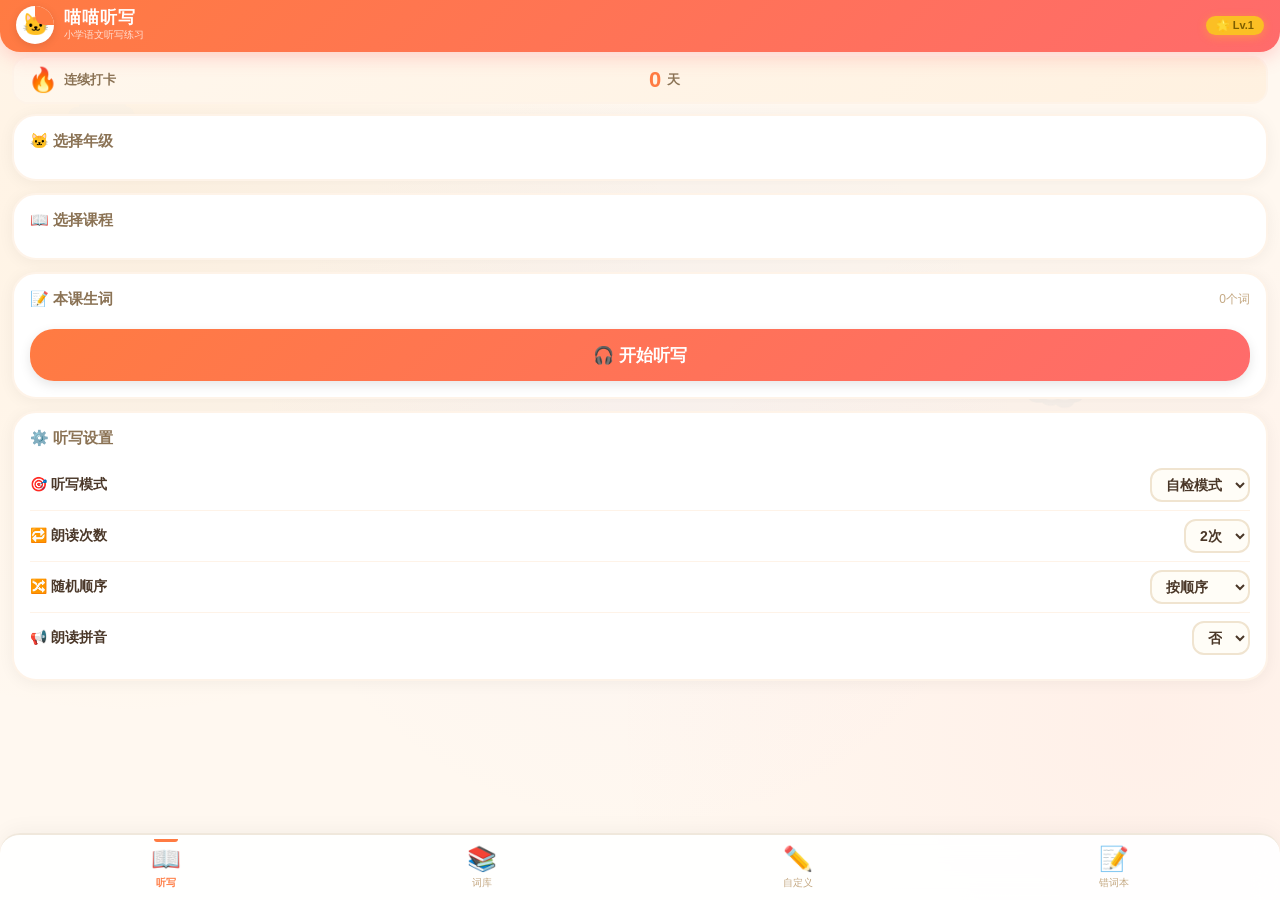
==== app-build/assets/index.html @ 39d24ddf "feat: 生成真实安卓 APK + 修复所有移动端 Bug - 新增: 完整安卓 APK (app-build/)，WebView 壳工程 - 新增: 一键构建脚本 build-apk.sh - 修" ====
<!DOCTYPE html>
<html lang="zh-CN">
<head>
<meta charset="UTF-8">
<meta name="viewport" content="width=device-width, initial-scale=1.0, maximum-scale=1.0, viewport-fit=cover, user-scalable=no">
<meta name="apple-mobile-web-app-capable" content="yes">
<meta name="apple-mobile-web-app-status-bar-style" content="black-translucent">
<meta name="apple-mobile-web-app-title" content="喵喵听写">
<meta name="theme-color" content="#FF7B42">
<meta name="mobile-web-app-capable" content="yes">
<link rel="manifest" href="manifest.json">
<link rel="stylesheet" href="style.css">
<link rel="apple-touch-icon" href="./icon-192.png">
<link rel="icon" href="./icon-192.png">
<title>喵喵听写</title>
</head>
<body>

<!-- 背景装饰 -->
<div class="bg-decor cloud1">☁️</div>
<div class="bg-decor cloud2">☁️</div>
<div class="bg-decor cloud3">☁️</div>
<div class="bg-decor cloud4">☁️</div>
<div class="bg-decor star1">✨</div>
<div class="bg-decor star2">✨</div>
<div class="bg-decor star3">✨</div>

<!-- 顶栏 -->
<header class="app-bar" id="appBar">
  <div class="cat-avatar">🐱</div>
  <div class="title-wrap">
    <h1>喵喵听写</h1>
    <div class="subtitle" id="appBarSub">小学语文听写练习</div>
  </div>
  <span class="level-badge" id="levelBadge">🌟 Lv.1</span>
</header>

<!-- 底部导航 -->
<nav class="bottom-nav" id="bottomNav">
  <button class="nav-item active" data-page="dictate">
    <span class="nav-icon">📖</span><span>听写</span>
  </button>
  <button class="nav-item" data-page="library">
    <span class="nav-icon">📚</span><span>词库</span>
  </button>
  <button class="nav-item" data-page="custom">
    <span class="nav-icon">✏️</span><span>自定义</span>
  </button>
  <button class="nav-item" data-page="errors">
    <span class="icon-wrap">
      <span class="nav-icon">📝</span><span class="dot" id="errorDot"></span>
    </span><span>错词本</span>
  </button>
</nav>

<!-- 安装横幅 -->
<div class="install-banner" id="installBanner">
  <span class="msg">📱 将「喵喵听写」添加到主屏幕，像App一样使用！</span>
  <button class="close-btn" id="installClose">✕</button>
</div>

<!-- Toast -->
<div class="toast" id="toast"></div>

<!-- 撒花容器 -->
<div class="confetti-container" id="confettiContainer"></div>

<!-- 成就弹窗 -->
<div class="achieve-popup" id="achievePopup">
  <span class="ach-icon" id="achIcon">🏆</span>
  <div class="ach-title" id="achTitle"></div>
  <div class="ach-desc" id="achDesc"></div>
</div>

<!-- ==================== 听写页 ==================== -->
<div id="page-dictate" class="page active">

  <div class="streak-bar" id="streakBar">
    <span class="streak-fire">🔥</span>
    <span class="streak-info">连续打卡</span>
    <span class="streak-days" id="streakDays">0</span>
    <span class="streak-info">天</span>
    <span style="font-size:11px;color:var(--txt3);margin-left:auto" id="streakToday"></span>
  </div>

  <!-- 设置区 -->
  <div id="dictateSetup">
    <div class="card">
      <div class="card-title">🐱 选择年级</div>
      <div class="grade-grid" id="gradeGrid"></div>
    </div>
    <div class="card" id="lessonCard">
      <div class="card-title">📖 选择课程</div>
      <div class="lesson-grid" id="lessonGrid"></div>
    </div>
    <div class="card" id="previewCard">
      <div class="card-title flex-between">
        <span>📝 本课生词</span>
        <span class="text-note text-note-light" id="wordCount">0个词</span>
      </div>
      <div class="word-tags" id="wordPreview"></div>
      <button class="btn btn-primary btn-block btn-lg mt-8" id="startBtn">🎧 开始听写</button>
    </div>
    <div class="card">
      <div class="card-title">⚙️ 听写设置</div>
      <div class="setting-row"><span>🎯 听写模式</span>
        <select id="dictMode"><option value="self">自检模式</option><option value="type">打字模式</option></select></div>
      <div class="setting-row"><span>🔁 朗读次数</span>
        <select id="repeatCount"><option value="1">1次</option><option value="2" selected>2次</option><option value="3">3次</option></select></div>
      <div class="setting-row"><span>🔀 随机顺序</span>
        <select id="shuffleMode"><option value="0">按顺序</option><option value="1">随机打乱</option></select></div>
      <div class="setting-row"><span>📢 朗读拼音</span>
        <select id="readPinyin"><option value="0">否</option><option value="1">是</option></select></div>
    </div>
  </div>

  <!-- 听写进行中 -->
  <div id="dictateProgress" class="card hidden">
    <div class="cat-mascot thinking" id="mascotProgress">🐱</div>
    <div class="dictate-area">
      <div class="progress-info">
        <span id="progText">第1/10个</span>
        <span id="scoreText">✅ 0 | ❌ 0</span>
      </div>
      <div class="progress-track"><div class="progress-fill" id="progFill"></div></div>
      <div class="word-big" id="wordDisplay">?</div>
      <div class="word-pinyin" id="wordPinyin"></div>
      <div class="speaker-wrap">
        <button class="speaker-btn" id="speakerBtn">🔊<div class="sound-waves"></div></button>
      </div>
      <!-- 打字模式输入区 -->
      <div class="type-input-wrap hidden" id="typeInputWrap">
        <input type="text" class="type-input" id="typeInput" placeholder="在这里输入你听到的字词..." autocomplete="off" autocorrect="off" autocapitalize="off" spellcheck="false">
        <button class="btn btn-success btn-lg" id="typeSubmitBtn">✅ 确认</button>
        <div class="type-feedback" id="typeFeedback"></div>
      </div>
      <div class="dictate-actions">
        <button class="btn btn-success btn-block btn-lg" id="showAnsBtn">👀 显示答案</button>
        <div class="btn-group full-width hidden" id="markBtns">
          <button class="btn btn-success btn-lg" id="correctBtn">✅ 写对了</button>
          <button class="btn btn-danger btn-lg" id="wrongBtn">❌ 写错了</button>
        </div>
        <div class="sub-actions">
          <button class="btn btn-info btn-sm" id="repeatBtn">🔊 再读一遍</button>
          <button class="btn btn-outline btn-sm" id="skipBtn">⏭️ 跳过</button>
          <button class="btn btn-outline btn-sm" id="endEarlyBtn">结束</button>
        </div>
      </div>
    </div>
  </div>

  <!-- 结果 -->
  <div id="dictateResult" class="card hidden">
    <div class="cat-mascot" id="mascotResult">🐱</div>
    <div class="card-title justify-center">🏆 听写完成！</div>
    <div class="stars-row" id="starsRow"></div>
    <div class="score-display great" id="scoreDisplay">100分</div>
    <div class="result-stat">正确 <span id="resCorrect">0</span> 个 · 错误 <span id="resWrong">0</span> 个 · 共 <span id="resTotal">0</span> 个</div>
    <div class="result-stat" id="xpGain" style="color:var(--c5);font-weight:700"></div>
    <div class="result-list" id="resultList"></div>
    <div class="btn-group mt-12">
      <button class="btn btn-primary" id="retryBtn">🔄 再听一次</button>
      <button class="btn btn-warning hidden" id="reviewErrorBtn">📝 复习错词</button>
      <button class="btn btn-outline" id="backHomeBtn">🏠 首页</button>
    </div>
  </div>
</div>

<!-- ==================== 词库页 ==================== -->
<div id="page-library" class="page">
  <div class="card">
    <div class="card-title">📚 词库管理</div>
    <div class="tab-selector">
      <select id="libGrade"></select>
      <select id="libLesson"></select>
      <button class="btn btn-success btn-sm" id="addWordBtn">➕ 添加</button>
    </div>
    <div class="word-mgr-list" id="libWordList"></div>
  </div>
  <div class="card">
    <div class="card-title">📥 批量导入</div>
    <div class="batch-area">
      <textarea id="batchInput" placeholder="每行一个词：汉字 拼音&#10;春天 chūn tiān&#10;花朵 huā duǒ"></textarea>
      <div class="hint">每行一个词，汉字和拼音用空格隔开</div>
      <button class="btn btn-info btn-sm mt-6 full-width" id="batchBtn">📥 导入到当前课程</button>
    </div>
  </div>
</div>

<!-- ==================== 自定义听写页 ==================== -->
<div id="page-custom" class="page">
  <div class="card">
    <div class="card-title">✏️ 自定义听写</div>
    <p class="text-muted">想听什么就写什么！输入你想练习的字词���自由听写 ✨</p>
    <textarea id="customInput" placeholder="每行一个词：汉字 拼音&#10;例如：&#10;你好 nǐ hǎo&#10;世界 shì jiè&#10;快乐 kuài lè&#10;&#10;也可以只写汉字（拼音留�[...] 
    <div class="button-row">
      <button class="btn btn-info btn-sm flex-1" id="customParseBtn">📋 从剪贴板导入</button>
      <button class="btn btn-warning btn-sm" id="customClearBtn">🗑️ 清空</button>
    </div>
    <div class="text-note mb-10"><span id="customWordCount">已输入 0 个词</span></div>
    <button class="btn btn-primary btn-block btn-lg" id="customStartBtn">🎧 开始听写自定义词</button>
  </div>
  <div class="card">
    <div class="card-title flex-between"><span>💾 保存的词列表</span><span class="text-note text-note-light" id="savedListCount">0个</span></div>
    <div id="customSavedLists"></div>
  </div>
</div>

<!-- ==================== 错词本页 ==================== -->
<div id="page-errors" class="page">
  <div class="card">
    <div class="card-title">📝 错词本 <span class="text-note text-note-light" id="errCount">(0个)</span></div>
    <div id="errorList"></div>
    <div class="btn-group mt-12">
      <button class="btn btn-primary" id="reviewErrBtn">📝 复习错词</button>
      <button class="btn btn-outline btn-sm" id="clearErrBtn">🗑️ 清空</button>
    </div>
  </div>
</div>

<!-- 弹窗 -->
<div class="modal-overlay" id="wordModal">
  <div class="modal-sheet">
    <h3 id="modalTitle">✏️ 添加生词</h3>
    <input type="text" id="modalWord" placeholder="汉字（如：春天）" autocomplete="off">
    <input type="text" id="modalPinyin" placeholder="拼音（如：chūn tiān）" autocomplete="off">
    <input type="hidden" id="modalEditIdx" value="-1">
    <div class="modal-acts">
      <button class="btn btn-outline btn-sm" id="modalCancel">取消</button>
      <button class="btn btn-primary btn-sm" id="modalConfirm">✅ 确定</button>
    </div>
  </div>
</div>

<!-- JS 模块 -->
<script src="words.js"></script>
<script src="game.js"></script>
<script src="audio.js"></script>
<script src="app.js"></script>

</body>
</html>
---- app-build/assets/style.css ----
/* ===========================================================
   css/style.css  —  喵喵听写 卡通风格样式
   =========================================================== */

/* ---------- CSS Variables ---------- */
:root {
  --c1: #FF7B42; --c2: #FFB347; --c3: #FF6B6B; --c4: #4ECDC4; --c5: #A78BFA;
  --c6: #FBBF24; --c7: #34D399; --c8: #F472B6;
  --star: #FFD700;
  --bg: #FFF8F0; --card: #FFFFFF; --txt: #4A3728; --txt2: #8B7355; --txt3: #C4A882;
  --r: 24px; --rs: 16px;
  --safe-b: env(safe-area-inset-bottom, 0px); --safe-t: env(safe-area-inset-top, 0px);
  --nav-h: 72px;
  --font: 'PingFang SC', 'Microsoft YaHei', 'Noto Sans CJK SC', sans-serif;
}

/* ---------- Reset ---------- */
*,*::before,*::after{box-sizing:border-box;margin:0;padding:0;-webkit-tap-highlight-color:transparent}
html{font-size:16px}
body{
  font-family:var(--font);background:var(--bg);color:var(--txt);
  min-height:100vh;min-height:100dvh;
  padding-top:calc(56px + var(--safe-t));padding-bottom:calc(var(--nav-h) + var(--safe-b));
  overflow-x:hidden;-webkit-user-select:none;user-select:none;
  background-image:
    radial-gradient(circle at 10% 20%, rgba(255,179,71,.08) 0%, transparent 40%),
    radial-gradient(circle at 90% 80%, rgba(255,107,107,.06) 0%, transparent 40%),
    radial-gradient(circle at 50% 50%, rgba(167,139,250,.04) 0%, transparent 50%);
}

/* ---------- Floating Background Decorations ---------- */
.bg-decor{position:fixed;pointer-events:none;z-index:0;opacity:.12}
.bg-decor.cloud1{top:8%;left:5%;font-size:60px;animation:floatCloud 8s ease-in-out infinite}
.bg-decor.cloud2{top:70%;right:8%;font-size:40px;animation:floatCloud 10s ease-in-out 2s infinite}
.bg-decor.cloud3{top:40%;left:80%;font-size:50px;animation:floatCloud 9s ease-in-out 4s infinite}
.bg-decor.cloud4{top:15%;right:15%;font-size:35px;animation:floatCloud 7s ease-in-out 1s infinite}
.bg-decor.star1{top:25%;right:10%;font-size:24px;animation:twinkle 2s ease-in-out infinite}
.bg-decor.star2{top:55%;left:10%;font-size:18px;animation:twinkle 2.5s ease-in-out .5s infinite}
.bg-decor.star3{top:35%;left:85%;font-size:20px;animation:twinkle 3s ease-in-out 1s infinite}
@keyframes floatCloud{0%,100%{transform:translateY(0)}50%{transform:translateY(-12px)}}
@keyframes twinkle{0%,100%{opacity:.12;transform:scale(1)}50%{opacity:.25;transform:scale(1.3)}}

/* ---------- App Bar ---------- */
.app-bar{
  position:fixed;top:0;left:0;right:0;z-index:50;
  padding:calc(6px + var(--safe-t)) 16px 8px;
  background:linear-gradient(135deg,var(--c1),var(--c3));
  display:flex;align-items:center;gap:10px;
  box-shadow:0 4px 20px rgba(255,107,107,.3);
  border-radius:0 0 20px 20px;
}
.app-bar .cat-avatar{
  width:38px;height:38px;border-radius:50%;background:white;
  display:flex;align-items:center;justify-content:center;
  font-size:22px;box-shadow:0 2px 8px rgba(0,0,0,.1);flex-shrink:0;
  position:relative;overflow:hidden;
}
.app-bar .cat-avatar::after{
  content:'';position:absolute;top:0;right:0;width:50%;height:50%;
  background:var(--c1);border-radius:0 0 0 50%;
}
.app-bar .title-wrap{flex:1;min-width:0}
.app-bar h1{font-size:17px;color:#fff;font-weight:800;letter-spacing:1px;line-height:1.2}
.app-bar .subtitle{font-size:10px;color:rgba(255,255,255,.75);font-weight:400}
.app-bar .level-badge{
  background:var(--c6);color:#7C5E00;font-size:11px;font-weight:800;
  padding:3px 10px;border-radius:12px;flex-shrink:0;
  box-shadow:0 2px 8px rgba(251,191,36,.4);
}

/* ---------- Bottom Nav ---------- */
.bottom-nav{
  position:fixed;bottom:0;left:0;right:0;z-index:50;
  padding:4px 8px calc(4px + var(--safe-b));
  background:rgba(255,255,255,.92);backdrop-filter:blur(12px);
  display:flex;border-top:2px solid #f0e8dc;
  box-shadow:0 -4px 20px rgba(0,0,0,.04);
  border-radius:20px 20px 0 0;
}
.nav-item{
  flex:1;display:flex;flex-direction:column;align-items:center;
  padding:6px 0;border:none;background:none;font-size:10px;color:var(--txt3);
  cursor:pointer;transition:all .2s;outline:none;position:relative;
  font-weight:500;touch-action:manipulation;
}
.nav-item .nav-icon{font-size:24px;line-height:1.2;margin-bottom:2px;transition:transform .2s}
.nav-item:active .nav-icon{transform:scale(.85)}
.nav-item.active{color:var(--c1);font-weight:700}
.nav-item.active::before{
  content:'';position:absolute;top:0;left:50%;transform:translateX(-50%);
  width:24px;height:3px;background:var(--c1);border-radius:0 0 3px 3px;
}
.nav-item .dot{
  display:none;width:7px;height:7px;background:var(--c3);border-radius:50%;
  position:absolute;top:4px;right:calc(50% - 20px);border:2px solid #fff;
}
.nav-item .icon-wrap{position:relative;display:inline-flex}

/* ---------- Pages ---------- */
.page{display:none;animation:pageIn .35s cubic-bezier(.22,.61,.36,1);padding:0 12px;position:relative;z-index:1}
.page.active{display:block}
@keyframes pageIn{from{opacity:0;transform:translateY(12px) scale(.97)}to{opacity:1;transform:translateY(0) scale(1)}}

/* ---------- Cards ---------- */
.card{
  background:var(--card);border-radius:var(--r);padding:16px;margin-bottom:12px;
  box-shadow:0 2px 16px rgba(0,0,0,.05);border:2px solid #fef3e8;
  position:relative;overflow:hidden;
}
.card-title{font-size:15px;font-weight:800;color:var(--txt2);margin-bottom:12px;display:flex;align-items:center;gap:6px}

/* ---------- Utility ---------- */
.flex-between{justify-content:space-between}
.justify-center{justify-content:center}
.mt-6{margin-top:6px}.mt-8{margin-top:8px}.mt-12{margin-top:12px}.mb-10{margin-bottom:10px}
.full-width{width:100%}.hidden{display:none !important}
.text-note{font-size:12px;color:var(--txt3)}.text-note-light{font-weight:400}
.text-muted{font-size:13px;color:var(--txt3);line-height:1.5;margin-bottom:12px}
.button-row{display:flex;gap:6px;margin:8px 0}.flex-1{flex:1}

/* ---------- Buttons ---------- */
.btn{
  display:inline-flex;align-items:center;justify-content:center;gap:4px;
  padding:12px 20px;border:none;border-radius:20px;font-size:15px;font-weight:700;
  cursor:pointer;transition:all .15s;color:#fff;min-height:44px;
  box-shadow:0 4px 12px rgba(0,0,0,.1);outline:none;font-family:var(--font);
  position:relative;overflow:hidden;touch-action:manipulation;
}
.btn::after{content:'';position:absolute;inset:0;background:rgba(255,255,255,.15);opacity:0;transition:opacity .2s;pointer-events:none}
.btn:active{transform:scale(.95)}.btn:active::after{opacity:1}
.btn-primary{background:linear-gradient(135deg,var(--c1),var(--c3))}
.btn-success{background:linear-gradient(135deg,var(--c7),#10b981)}
.btn-danger{background:linear-gradient(135deg,var(--c3),#e74c3c)}
.btn-info{background:linear-gradient(135deg,var(--c5),#7c3aed)}
.btn-warning{background:linear-gradient(135deg,var(--c6),#f59e0b)}
.btn-outline{background:transparent;border:2px solid #e8dcc8;color:var(--txt2);box-shadow:none}
.btn-block{width:100%;display:flex}
.btn-sm{padding:8px 14px;font-size:13px;min-height:36px;border-radius:16px}
.btn-lg{padding:14px 28px;font-size:17px;min-height:52px;border-radius:24px}
.btn-group{display:flex;gap:8px;flex-wrap:wrap}
.btn-group .btn{flex:1}

/* ---------- Grade Grid ---------- */
.grade-grid{display:grid;grid-template-columns:repeat(3,1fr);gap:8px}
.grade-card{
  padding:16px 6px 12px;border-radius:var(--rs);text-align:center;
  border:2px solid #f0e4d0;background:linear-gradient(180deg,#fffdf7,#fff8ee);
  font-weight:700;cursor:pointer;transition:all .2s;color:var(--txt2);font-size:13px;
  position:relative;overflow:hidden;touch-action:manipulation;
}
.grade-card:active{transform:scale(.95)}
.grade-card .num{font-size:28px;display:block;font-weight:900;margin-bottom:2px;line-height:1}
.grade-card .grade-icon{font-size:20px;display:block;margin-bottom:4px}
.grade-card.selected{
  border-color:var(--c1);background:linear-gradient(180deg,#fff5f0,#ffe8d8);
  color:var(--c1);box-shadow:0 4px 16px rgba(255,123,66,.2);transform:scale(1.03);
}
.grade-card.selected::after{content:'⭐';position:absolute;top:4px;right:6px;font-size:12px}

/* ---------- Lesson Grid ---------- */
.lesson-grid{display:grid;grid-template-columns:repeat(3,1fr);gap:8px}
.lesson-item{
  padding:10px 4px;border-radius:var(--rs);text-align:center;
  border:2px solid #f0e4d0;background:#fffdf7;font-size:13px;cursor:pointer;
  transition:all .2s;color:var(--txt2);font-weight:600;touch-action:manipulation;
}
.lesson-item:active{transform:scale(.95)}
.lesson-item.selected{
  border-color:var(--c5);background:linear-gradient(180deg,#f5f0ff,#ede4ff);
  color:var(--c5);font-weight:700;box-shadow:0 4px 12px rgba(167,139,250,.2);
}

/* ---------- Word Tags ---------- */
.word-tags{display:flex;flex-wrap:wrap;gap:4px;margin-bottom:8px;max-height:72px;overflow-y:auto}
.word-tag{
  background:linear-gradient(135deg,#ede4ff,#e0d4ff);color:var(--c5);
  padding:4px 10px;border-radius:10px;font-size:13px;font-weight:600;line-height:1.6;
}

/* ---------- Settings ---------- */
.setting-row{
  display:flex;align-items:center;justify-content:space-between;
  padding:8px 0;border-bottom:1px solid #fef3e8;font-size:14px;font-weight:600;
}
.setting-row:last-child{border-bottom:none}
.setting-row select,.setting-row input[type="number"]{
  padding:6px 10px;border:2px solid #f0e4d0;border-radius:12px;font-size:14px;
  outline:none;background:#fffdf7;color:var(--txt);font-family:var(--font);font-weight:600;
}

/* ---------- Dictation Progress ---------- */
.dictate-area{text-align:center;padding:8px 0}
.progress-info{display:flex;justify-content:space-between;font-size:13px;color:var(--txt3);margin-bottom:8px;font-weight:600}
.progress-track{height:8px;background:#f0e4d0;border-radius:4px;overflow:hidden;margin-bottom:20px}
.progress-fill{width:0%;height:100%;background:linear-gradient(90deg,var(--c1),var(--c3),var(--c5));border-radius:4px;transition:width .4s ease}
.word-big{
  font-size:64px;font-weight:900;margin:12px auto 4px;min-height:76px;
  display:flex;align-items:center;justify-content:center;color:var(--txt);line-height:1.2;letter-spacing:2px;
}
.word-pinyin{font-size:16px;color:var(--txt3);min-height:24px;margin-bottom:4px;font-weight:600}
.speaker-wrap{display:flex;justify-content:center;margin:12px 0}
.speaker-btn{
  width:72px;height:72px;border-radius:50%;border:none;
  background:linear-gradient(135deg,var(--c5),#7c3aed);color:#fff;
  font-size:30px;cursor:pointer;transition:all .2s;
  box-shadow:0 6px 24px rgba(167,139,250,.35);display:flex;align-items:center;justify-content:center;
  position:relative;
}
.speaker-btn:active{transform:scale(.9)}
.speaker-btn.speaking{animation:spkPulse .8s infinite}
@keyframes spkPulse{0%,100%{box-shadow:0 0 0 0 rgba(167,139,250,.5)}50%{box-shadow:0 0 0 20px rgba(167,139,250,0)}}
.sound-waves{display:none;position:absolute;inset:-8px;border-radius:50%;border:3px solid rgba(167,139,250,.3);animation:waveRx .8s ease-out infinite}
.speaker-btn.speaking .sound-waves{display:block}
@keyframes waveRx{0%{transform:scale(1);opacity:1}100%{transform:scale(1.4);opacity:0}}
.dictate-actions{display:flex;flex-direction:column;gap:8px;align-items:center;margin-top:8px}
.sub-actions{display:flex;gap:6px;width:100%;justify-content:center}
.sub-actions .btn{flex:0 1 auto;padding:8px 16px;font-size:13px}

/* ---------- Cat Mascot ---------- */
.cat-mascot{
  width:80px;height:80px;margin:0 auto 8px;position:relative;
  font-size:60px;display:flex;align-items:center;justify-content:center;transition:transform .3s;
}
.cat-mascot.happy{animation:mascotBounce .5s ease}
.cat-mascot.sad{animation:mascotShake .4s ease}
.cat-mascot.thinking{animation:mascotTilt .6s ease infinite}
@keyframes mascotBounce{0%,100%{transform:translateY(0)}30%{transform:translateY(-16px)}50%{transform:translateY(0)}70%{transform:translateY(-8px)}}
@keyframes mascotShake{0%,100%{transform:translateX(0)}25%{transform:translateX(-6px)}75%{transform:translateX(6px)}}
@keyframes mascotTilt{0%,100%{transform:rotate(0)}25%{transform:rotate(-5deg)}75%{transform:rotate(5deg)}}

/* ---------- Result ---------- */
.score-display{font-size:56px;font-weight:900;text-align:center;line-height:1.2}
.score-display.great{color:var(--c7)}.score-display.good{color:var(--c6)}
.score-display.ok{color:var(--c1)}.score-display.bad{color:var(--c3)}
.stars-row{text-align:center;font-size:36px;margin:4px 0 8px;letter-spacing:4px}
.stars-row .star-empty{opacity:.25}
.result-stat{text-align:center;font-size:14px;color:var(--txt3);margin:4px 0 12px;font-weight:600}
.result-list{max-height:280px;overflow-y:auto}
.result-item{
  display:flex;align-items:center;justify-content:space-between;
  padding:8px 12px;border-radius:12px;margin-bottom:4px;font-size:14px;font-weight:600;
}
.result-item.correct{background:#ecfdf5;color:var(--c7)}
.result-item.wrong{background:#fef2f2;color:var(--c3)}
.result-item .word{font-weight:700}

/* ---------- Word Library ---------- */
.tab-selector{display:flex;gap:6px;margin-bottom:12px}
.tab-selector select{flex:1;padding:10px 12px;border:2px solid #f0e4d0;border-radius:16px;font-size:14px;background:#fffdf7;outline:none;font-family:var(--font);font-weight:600}
.word-mgr-list{max-height:360px;overflow-y:auto}
.word-mgr-item{
  display:flex;align-items:center;justify-content:space-between;
  padding:10px 14px;border-radius:12px;margin-bottom:4px;background:#fffdf7;border:1px solid #fef3e8;font-weight:600;
}
.word-mgr-item .w{font-size:15px}.word-mgr-item .p{font-size:12px;color:var(--txt3)}
.word-mgr-item .acts{display:flex;gap:4px}
.word-mgr-item .acts button{width:34px;height:34px;border:none;border-radius:10px;font-size:15px;cursor:pointer;display:flex;align-items:center;justify-content:center;transition:background .2s}
.word-mgr-item .acts .play-btn{background:#ede4ff;color:var(--c5)}
.word-mgr-item .acts .del-btn{background:#fef2f2;color:var(--c3)}
.batch-area textarea{width:100%;padding:10px;border:2px solid #f0e4d0;border-radius:12px;font-size:13px;resize:vertical;min-height:80px;outline:none;font-family:var(--font);background:#fffdf7}
.batch-area .hint{font-size:12px;color:var(--txt3);margin-top:4px}

/* ---------- Custom Dictation ---------- */
.custom-textarea{width:100%;padding:12px;border:2px solid #f0e4d0;border-radius:var(--rs);font-size:14px;resize:vertical;min-height:140px;outline:none;font-family:var(--font);background:#fffdf7;font-weight:500}

/* ---------- Error Book ---------- */
.empty-state{text-align:center;padding:40px 20px;color:#e0d0c0}
.empty-state .icon{font-size:56px;display:block;margin-bottom:8px}
.empty-state p{font-size:14px;font-weight:600}
.error-item{display:flex;align-items:center;justify-content:space-between;padding:10px 14px;border-radius:12px;margin-bottom:4px;background:#fef2f2;color:var(--c3);font-size:14px;font-weight:600}
.error-item .ew{font-weight:700}

/* ---------- Custom Saved Lists ---------- */
.custom-list-card{
  border:2px solid #f0e6ff;border-radius:var(--rs);padding:12px;margin-bottom:8px;
  background:linear-gradient(180deg,#fafaff,#f5f0ff);
}
.custom-list-card .list-header{display:flex;justify-content:space-between;align-items:center;margin-bottom:6px}
.custom-list-card .list-name{font-weight:700;font-size:14px;color:var(--c5)}
.custom-list-card .list-meta{font-size:11px;color:var(--txt3)}
.custom-list-card .list-tags{display:flex;flex-wrap:wrap;gap:3px;margin-bottom:8px}
.custom-list-card .list-tag{background:#ede4ff;color:var(--c5);padding:2px 7px;border-radius:6px;font-size:12px;font-weight:600}

/* ---------- Modal ---------- */
.modal-overlay{display:none;position:fixed;inset:0;z-index:100;background:rgba(0,0,0,.4);align-items:flex-end;justify-content:center}
.modal-overlay.show{display:flex}
.modal-sheet{background:#fff;border-radius:var(--r) var(--r) 0 0;padding:20px;width:100%;max-width:500px;padding-bottom:calc(20px + var(--safe-b));animation:sheetUp .3s ease;max-height:85vh;overflow-y:auto}
@keyframes sheetUp{from{transform:translateY(100%)}to{transform:translateY(0)}}
.modal-sheet h3{font-size:16px;margin-bottom:12px;color:var(--txt2);font-weight:800}
.modal-sheet input,.modal-sheet select{width:100%;padding:10px 12px;border:2px solid #f0e4d0;border-radius:12px;font-size:15px;margin-bottom:10px;outline:none;background:#fffdf7;font-family:var(--font)}
.modal-sheet .modal-acts{display:flex;gap:8px;justify-content:flex-end;margin-top:8px}

/* ---------- Toast ---------- */
.toast{
  position:fixed;top:calc(64px + var(--safe-t));left:50%;transform:translateX(-50%);
  background:rgba(74,55,40,.9);color:#fff;padding:10px 20px;border-radius:16px;font-size:14px;
  z-index:200;opacity:0;transition:opacity .3s;pointer-events:none;white-space:nowrap;max-width:90%;
  font-weight:600;box-shadow:0 4px 16px rgba(0,0,0,.2);
}
.toast.show{opacity:1}

/* ---------- Install Banner ---------- */
.install-banner{
  display:none;position:fixed;bottom:calc(var(--nav-h) + var(--safe-b) + 8px);left:10px;right:10px;
  background:var(--card);border-radius:var(--rs);padding:12px 16px;
  box-shadow:0 6px 24px rgba(0,0,0,.12);z-index:45;align-items:center;gap:10px;border:2px solid var(--c1);
}
.install-banner.show{display:flex}
.install-banner .msg{flex:1;font-size:13px;color:var(--txt2);line-height:1.3;font-weight:600}
.install-banner .close-btn{background:none;border:none;font-size:18px;color:var(--txt3);cursor:pointer;padding:4px}

/* ---------- Confetti ---------- */
.confetti-container{position:fixed;inset:0;z-index:150;pointer-events:none;overflow:hidden}
.confetti-piece{
  position:absolute;width:10px;height:10px;border-radius:2px;
  animation:confettiFall 3s ease-out forwards;
}
@keyframes confettiFall{0%{transform:translateY(-100px) rotate(0deg);opacity:1}100%{transform:translateY(110vh) rotate(720deg);opacity:0}}

/* ---------- Achievement Popup ---------- */
.achieve-popup{
  position:fixed;top:50%;left:50%;transform:translate(-50%,-50%) scale(0);
  background:white;border-radius:24px;padding:24px;z-index:160;
  text-align:center;box-shadow:0 10px 40px rgba(0,0,0,.2);
  transition:transform .3s cubic-bezier(.175,.885,.32,1.275);
  max-width:280px;width:90%;
}
.achieve-popup.show{transform:translate(-50%,-50%) scale(1)}
.achieve-popup .ach-icon{font-size:60px;display:block;margin-bottom:8px}
.achieve-popup .ach-title{font-size:18px;font-weight:900;color:var(--c1);margin-bottom:4px}
.achieve-popup .ach-desc{font-size:13px;color:var(--txt2);font-weight:600}

/* ---------- Daily Streak ---------- */
.streak-bar{
  display:flex;align-items:center;gap:6px;padding:8px 14px;
  background:linear-gradient(135deg,#fff7ed,#fff1e0);
  border-radius:16px;margin-bottom:10px;border:2px solid #fef3e8;
}
.streak-bar .streak-fire{font-size:24px}
.streak-bar .streak-info{flex:1;font-size:13px;font-weight:700;color:var(--txt2)}
.streak-bar .streak-days{font-size:22px;font-weight:900;color:var(--c1)}

/* ---------- Responsive ---------- */
@media(max-width:500px){
  .word-big{font-size:48px;min-height:58px}
  .score-display{font-size:44px}
  .grade-card .num{font-size:24px}
  .type-input{font-size:18px;padding:12px 14px;max-width:260px}
  .grade-grid{grid-template-columns:repeat(2,1fr)}
  .lesson-grid{grid-template-columns:repeat(2,1fr)}
}
@media(max-width:360px){
  .grade-grid{grid-template-columns:repeat(2,1fr)}
  .lesson-grid{grid-template-columns:repeat(2,1fr)}
  .word-big{font-size:40px;min-height:50px}
  .type-input{font-size:16px;max-width:220px}
}

/* ---------- Type Input Mode ---------- */
.type-input-wrap{display:flex;flex-direction:column;gap:8px;margin:8px 0;align-items:center}
.type-input-wrap.show{display:flex}
.type-input{
  width:100%;max-width:320px;padding:14px 18px;border:3px solid var(--c5);border-radius:20px;
  font-size:22px;text-align:center;font-weight:700;outline:none;font-family:var(--font);
  background:#fffdf7;color:var(--txt);transition:border-color .2s;letter-spacing:4px;
}
.type-input:focus{border-color:var(--c1);box-shadow:0 0 0 4px rgba(255,107,107,.15)}
.type-input.correct{border-color:var(--c7);background:#ecfdf5;animation:typeCorrect .4s ease}
.type-input.wrong{border-color:var(--c3);background:#fef2f2;animation:typeShake .4s ease}
.type-feedback{font-size:14px;font-weight:700;min-height:20px;text-align:center}
.type-feedback.correct{color:var(--c7)}
.type-feedback.wrong{color:var(--c3)}
@keyframes typeCorrect{0%,100%{transform:scale(1)}50%{transform:scale(1.03)}}
@keyframes typeShake{0%,100%{transform:translateX(0)}20%{transform:translateX(-6px)}40%{transform:translateX(6px)}60%{transform:translateX(-4px)}80%{transform:translateX(4px)}}
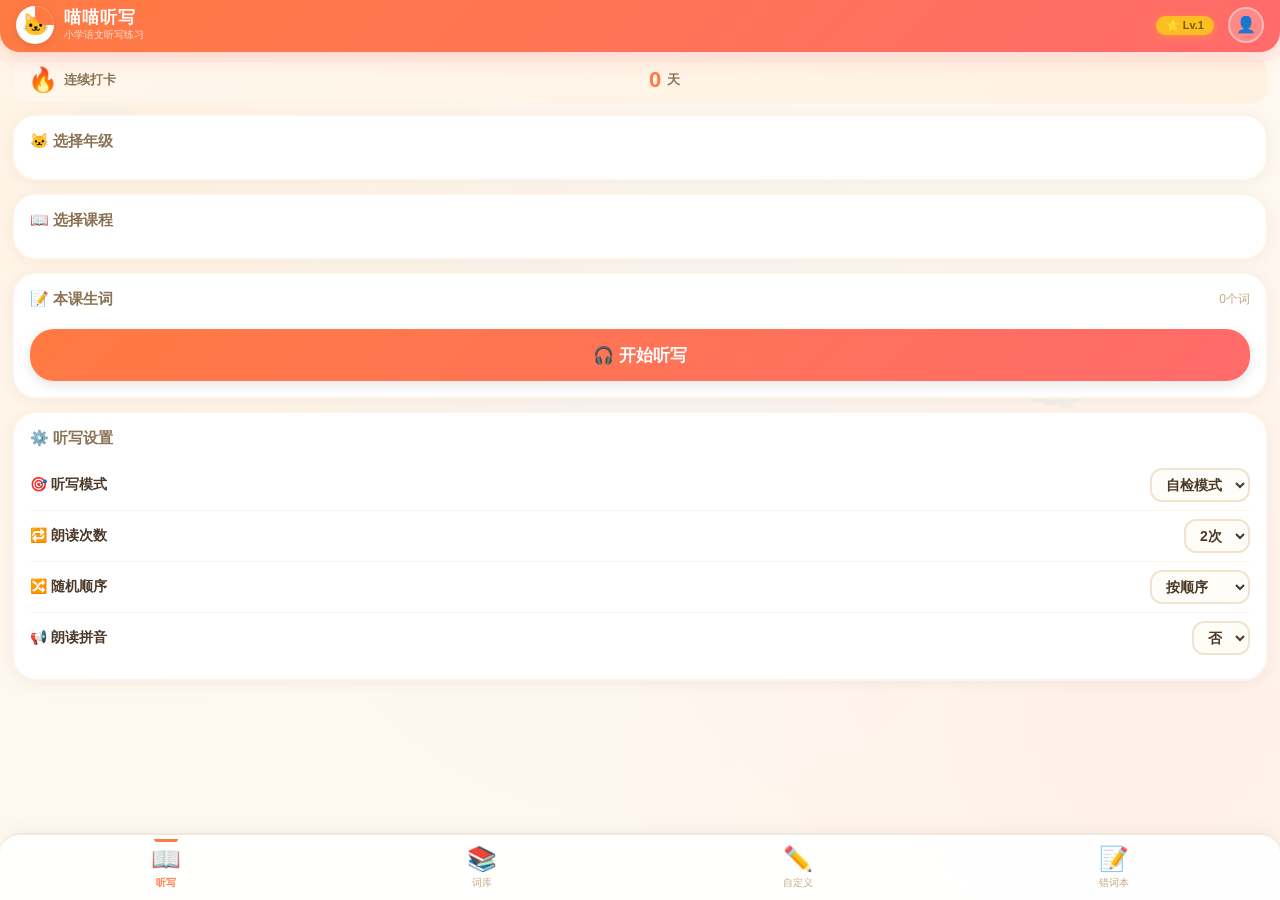
==== commit c5a23da7: "feat: 听写软件库问题 Co-authored-by: traeagent <traeagent@users.noreply.github.com>" ====
--- a/app-build/assets/index.html
+++ b/app-build/assets/index.html
@@ -12,6 +12,7 @@
 <link rel="stylesheet" href="style.css">
 <link rel="apple-touch-icon" href="./icon-192.png">
 <link rel="icon" href="./icon-192.png">
+
 <title>喵喵听写</title>
 </head>
 <body>
@@ -33,6 +34,7 @@
     <div class="subtitle" id="appBarSub">小学语文听写练习</div>
   </div>
   <span class="level-badge" id="levelBadge">🌟 Lv.1</span>
+  <button class="user-btn" id="userBtn">👤</button>
 </header>
 
 <!-- 底部导航 -->
@@ -132,6 +134,7 @@
       <div class="type-input-wrap hidden" id="typeInputWrap">
         <input type="text" class="type-input" id="typeInput" placeholder="在这里输入你听到的字词..." autocomplete="off" autocorrect="off" autocapitalize="off" spellcheck="false">
         <button class="btn btn-success btn-lg" id="typeSubmitBtn">✅ 确认</button>
+        <button class="btn btn-info btn-sm" id="voiceBtn">🎤 语音输入</button>
         <div class="type-feedback" id="typeFeedback"></div>
       </div>
       <div class="dictate-actions">
@@ -174,6 +177,7 @@
       <select id="libGrade"></select>
       <select id="libLesson"></select>
       <button class="btn btn-success btn-sm" id="addWordBtn">➕ 添加</button>
+      <button class="btn btn-outline btn-sm" id="printBtn">🖨️ 打印</button>
     </div>
     <div class="word-mgr-list" id="libWordList"></div>
   </div>
@@ -183,6 +187,14 @@
       <textarea id="batchInput" placeholder="每行一个词：汉字 拼音&#10;春天 chūn tiān&#10;花朵 huā duǒ"></textarea>
       <div class="hint">每行一个词，汉字和拼音用空格隔开</div>
       <button class="btn btn-info btn-sm mt-6 full-width" id="batchBtn">📥 导入到当前课程</button>
+    </div>
+  </div>
+  <div class="card">
+    <div class="card-title">💾 数据管理</div>
+    <div class="button-row">
+      <button class="btn btn-info btn-sm flex-1" id="exportBtn">📤 导出数据</button>
+      <button class="btn btn-warning btn-sm flex-1" id="importBtn">📥 导入数据</button>
+      <button class="btn btn-outline btn-sm flex-1" id="resetBtn">🗑️ 重置</button>
     </div>
   </div>
 </div>
@@ -232,6 +244,18 @@
   </div>
 </div>
 
+<!-- 用户切换面板 -->
+<div class="modal-overlay" id="userModal">
+  <div class="modal-sheet">
+    <h3>👤 切换用户</h3>
+    <div id="userList"></div>
+    <div class="modal-acts">
+      <button class="btn btn-primary btn-sm" id="addUserBtn">➕ 添加用户</button>
+      <button class="btn btn-outline btn-sm" id="userModalCancel">取消</button>
+    </div>
+  </div>
+</div>
+
 <!-- JS 模块 -->
 <script src="words.js"></script>
 <script src="game.js"></script>
--- a/app-build/assets/style.css
+++ b/app-build/assets/style.css
@@ -106,7 +106,9 @@
   background:var(--card);border-radius:var(--r);padding:16px;margin-bottom:12px;
   box-shadow:0 2px 16px rgba(0,0,0,.05);border:2px solid #fef3e8;
   position:relative;overflow:hidden;
-}
+  transition:transform .2s ease,box-shadow .2s ease;
+}
+.card:active{transform:scale(.99)}
 .card-title{font-size:15px;font-weight:800;color:var(--txt2);margin-bottom:12px;display:flex;align-items:center;gap:6px}
 
 /* ---------- Utility ---------- */
@@ -127,7 +129,7 @@
   position:relative;overflow:hidden;touch-action:manipulation;
 }
 .btn::after{content:'';position:absolute;inset:0;background:rgba(255,255,255,.15);opacity:0;transition:opacity .2s;pointer-events:none}
-.btn:active{transform:scale(.95)}.btn:active::after{opacity:1}
+.btn:active{transform:scale(.96)}.btn:active::after{opacity:1}
 .btn-primary{background:linear-gradient(135deg,var(--c1),var(--c3))}
 .btn-success{background:linear-gradient(135deg,var(--c7),#10b981)}
 .btn-danger{background:linear-gradient(135deg,var(--c3),#e74c3c)}
@@ -220,10 +222,16 @@
 .cat-mascot{
   width:80px;height:80px;margin:0 auto 8px;position:relative;
   font-size:60px;display:flex;align-items:center;justify-content:center;transition:transform .3s;
-}
-.cat-mascot.happy{animation:mascotBounce .5s ease}
-.cat-mascot.sad{animation:mascotShake .4s ease}
-.cat-mascot.thinking{animation:mascotTilt .6s ease infinite}
+  animation:catBreathe 3s ease-in-out infinite;
+}
+.cat-mascot.happy{animation:catBounce .4s ease}
+.cat-mascot.sad{animation:catSad .5s ease}
+.cat-mascot.thinking{animation:catTilt 2s ease-in-out infinite}
+@keyframes catBreathe{0%,100%{transform:scale(1)}50%{transform:scale(1.03)}}
+@keyframes catBounce{0%,100%{transform:translateY(0)}40%{transform:translateY(-10px)}60%{transform:translateY(-4px)}}
+@keyframes catSad{0%,100%{transform:translateY(0)}50%{transform:translateY(4px)}}
+@keyframes catTilt{0%,100%{transform:rotate(0)}25%{transform:rotate(5deg)}75%{transform:rotate(-5deg)}}
+/* old mascot keyframes kept for backward compatibility */
 @keyframes mascotBounce{0%,100%{transform:translateY(0)}30%{transform:translateY(-16px)}50%{transform:translateY(0)}70%{transform:translateY(-8px)}}
 @keyframes mascotShake{0%,100%{transform:translateX(0)}25%{transform:translateX(-6px)}75%{transform:translateX(6px)}}
 @keyframes mascotTilt{0%,100%{transform:rotate(0)}25%{transform:rotate(-5deg)}75%{transform:rotate(5deg)}}
@@ -264,9 +272,11 @@
 .custom-textarea{width:100%;padding:12px;border:2px solid #f0e4d0;border-radius:var(--rs);font-size:14px;resize:vertical;min-height:140px;outline:none;font-family:var(--font);background:#fffdf7;font-weight:500}
 
 /* ---------- Error Book ---------- */
-.empty-state{text-align:center;padding:40px 20px;color:#e0d0c0}
-.empty-state .icon{font-size:56px;display:block;margin-bottom:8px}
-.empty-state p{font-size:14px;font-weight:600}
+.empty-state{text-align:center;padding:60px 20px;color:#e0d0c0;transition:all .3s ease}
+.empty-state .icon{font-size:56px;display:block;margin-bottom:12px;transition:transform .3s ease}
+.empty-state .icon:hover{transform:scale(1.15)}
+.empty-state p{font-size:15px;font-weight:700;color:var(--txt3);line-height:1.6}
+.empty-state .sub-text{font-size:12px;color:#d5c5b5;margin-top:6px;font-weight:500}
 .error-item{display:flex;align-items:center;justify-content:space-between;padding:10px 14px;border-radius:12px;margin-bottom:4px;background:#fef2f2;color:var(--c3);font-size:14px;font-weight:600}
 .error-item .ew{font-weight:700}
 
@@ -297,7 +307,8 @@
   z-index:200;opacity:0;transition:opacity .3s;pointer-events:none;white-space:nowrap;max-width:90%;
   font-weight:600;box-shadow:0 4px 16px rgba(0,0,0,.2);
 }
-.toast.show{opacity:1}
+.toast.show{opacity:1;animation:toastIn .3s ease}
+@keyframes toastIn{0%{opacity:0;transform:translate(-50%,-10px) scale(.9)}100%{opacity:1;transform:translate(-50%,0) scale(1)}}
 
 /* ---------- Install Banner ---------- */
 .install-banner{
@@ -371,4 +382,20 @@
 .type-feedback.correct{color:var(--c7)}
 .type-feedback.wrong{color:var(--c3)}
 @keyframes typeCorrect{0%,100%{transform:scale(1)}50%{transform:scale(1.03)}}
-@keyframes typeShake{0%,100%{transform:translateX(0)}20%{transform:translateX(-6px)}40%{transform:translateX(6px)}60%{transform:translateX(-4px)}80%{transform:translateX(4px)}}+@keyframes typeShake{0%,100%{transform:translateX(0)}20%{transform:translateX(-6px)}40%{transform:translateX(6px)}60%{transform:translateX(-4px)}80%{transform:translateX(4px)}}
+
+/* ---------- User Button ---------- */
+.user-btn{background:rgba(255,255,255,.2);border:2px solid rgba(255,255,255,.4);border-radius:50%;width:36px;height:36px;font-size:16px;cursor:pointer;flex-shrink:0;display:flex;align-items:center;justify-content:center;transition:all .2s;color:#fff;padding:0;line-height:1;margin-left:4px}
+.user-btn:active{transform:scale(.9);background:rgba(255,255,255,.35)}
+
+/* ---------- User List ---------- */
+#userList .user-item{padding:12px 14px;border-radius:12px;cursor:pointer;font-size:15px;font-weight:600;color:var(--txt2);margin-bottom:4px;transition:background .2s;background:#fffdf7;border:2px solid #f0e4d0}
+#userList .user-item.active{border-color:var(--c5);background:#f5f0ff;color:var(--c5)}
+#userList .user-item:active{background:#ede4ff}
+
+/* ---------- Voice Button ---------- */
+#voiceBtn{font-size:13px;padding:6px 14px}
+
+/* ---------- 页面过渡动画 ---------- */
+.page{transition:opacity .25s ease,transform .25s ease;opacity:0;transform:translateY(8px)}
+.page.active{opacity:1;transform:translateY(0)}
